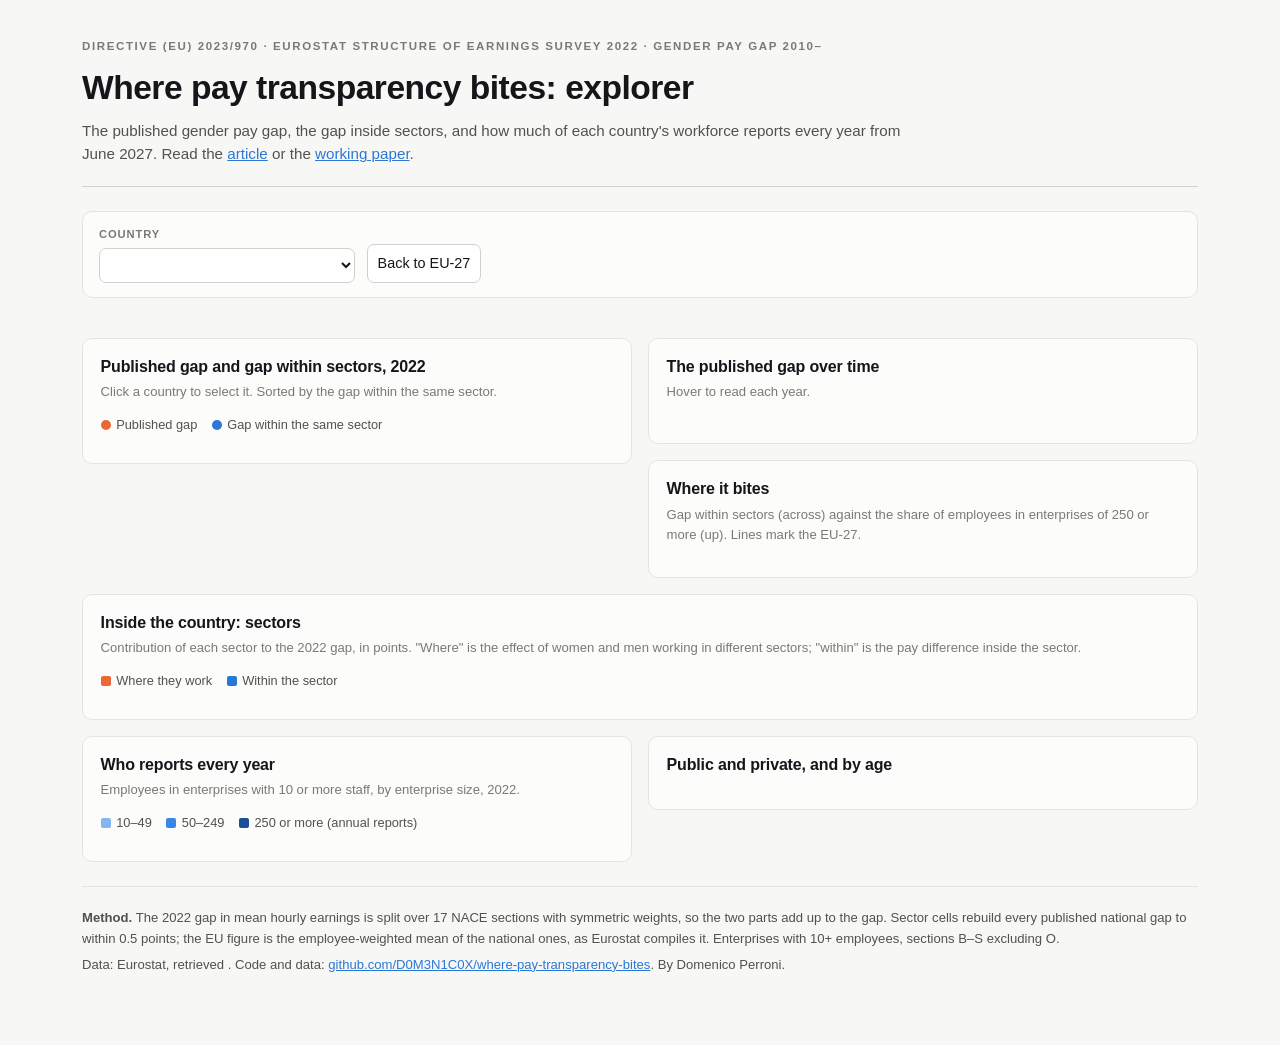
==== dashboard/template.html @ 8fcf2079 "Build the tables, the charts and the single-file dashboard Co-Authored-By: Claude Opus 5 <noreply@an" ====
<!doctype html><html lang="en"><head><meta charset="utf-8"><meta name="viewport" content="width=device-width,initial-scale=1"><title>Where pay transparency bites: explorer</title>
<style>
:root{
  color-scheme: light;
  --bg:#f7f7f5; --surface:#fcfcfb; --raised:#ffffff;
  --ink:#14161a; --secondary:#52514e; --muted:#7a7975;
  --line:#e4e4e0; --line-strong:#d2d2cc;
  --s1:#2a78d6; --s2:#eb6834; --context:#c3c2b7; --wash:#f0efec;
  --o1:#86b6ef; --o2:#3987e5; --o3:#184f95;
  --shadow:0 1px 2px rgba(20,22,26,.05), 0 6px 20px rgba(20,22,26,.06);
}
@media (prefers-color-scheme: dark){
  :root:not([data-theme="light"]){
    color-scheme: dark;
    --bg:#121211; --surface:#1a1a19; --raised:#212120;
    --ink:#f4f4f2; --secondary:#c3c2b7; --muted:#95948c;
    --line:#2c2c2a; --line-strong:#3d3d3a;
    --s1:#3987e5; --s2:#d95926; --context:#6b6a65; --wash:#262624;
    --o1:#184f95; --o2:#3987e5; --o3:#86b6ef;
    --shadow:0 1px 2px rgba(0,0,0,.4), 0 8px 24px rgba(0,0,0,.35);
  }
}
:root[data-theme="dark"]{
  color-scheme: dark;
  --bg:#121211; --surface:#1a1a19; --raised:#212120;
  --ink:#f4f4f2; --secondary:#c3c2b7; --muted:#95948c;
  --line:#2c2c2a; --line-strong:#3d3d3a;
  --s1:#3987e5; --s2:#d95926; --context:#6b6a65; --wash:#262624;
  --o1:#184f95; --o2:#3987e5; --o3:#86b6ef;
  --shadow:0 1px 2px rgba(0,0,0,.4), 0 8px 24px rgba(0,0,0,.35);
}
*{box-sizing:border-box}
body{margin:0; background:var(--bg); color:var(--ink);
  font-family:-apple-system,BlinkMacSystemFont,"Segoe UI",Roboto,Helvetica,Arial,sans-serif;
  font-size:15px; line-height:1.55; -webkit-font-smoothing:antialiased}
.wrap{max-width:1180px; margin:0 auto; padding:clamp(1rem,3vw,2.5rem) clamp(1rem,3vw,2rem) 4rem}
header.masthead{border-bottom:1px solid var(--line-strong); padding-bottom:1.25rem; margin-bottom:1.5rem}
.eyebrow{font-size:.72rem; letter-spacing:.14em; text-transform:uppercase; color:var(--muted); font-weight:600}
h1{font-size:clamp(1.5rem,3.2vw,2.1rem); margin:.35rem 0 .3rem; letter-spacing:-.015em}
.sub{color:var(--secondary); font-size:.95rem; margin:0; max-width:52rem}
.sub a, .foot a{color:var(--s1)}
.controls{display:flex; flex-wrap:wrap; gap:.75rem; align-items:flex-end; background:var(--surface);
  border:1px solid var(--line); border-radius:10px; padding:.9rem 1rem; margin-bottom:1.25rem}
.control{display:flex; flex-direction:column; gap:.3rem; min-width:12rem; flex:0 1 16rem}
.control label{font-size:.7rem; letter-spacing:.08em; text-transform:uppercase; color:var(--muted); font-weight:600}
select, button{font:inherit; font-size:.9rem; color:var(--ink); background:var(--raised);
  border:1px solid var(--line-strong); border-radius:7px; padding:.45rem .6rem}
select:focus-visible, button:focus-visible, .row:focus-visible{outline:2px solid var(--s1); outline-offset:2px}
button{cursor:pointer}
button:hover{border-color:var(--s1); color:var(--s1)}
.tiles{display:grid; grid-template-columns:repeat(auto-fit,minmax(200px,1fr)); gap:.9rem; margin-bottom:1.25rem}
.tile{background:var(--surface); border:1px solid var(--line); border-radius:10px; padding:.9rem 1rem}
.tile .label{font-size:.7rem; letter-spacing:.08em; text-transform:uppercase; color:var(--muted); font-weight:600}
.tile .value{font-size:2rem; font-weight:650; letter-spacing:-.02em; margin:.15rem 0 .1rem}
.tile .note{font-size:.8rem; color:var(--secondary)}
.grid{display:grid; grid-template-columns:1fr 1fr; gap:1rem; align-items:start}
.full{grid-column:1 / -1}
@media (max-width:900px){ .grid{grid-template-columns:1fr} }
.panel{background:var(--surface); border:1px solid var(--line); border-radius:10px; padding:1rem 1.1rem 1.15rem; min-width:0}
.panel h2{font-size:1rem; margin:0 0 .15rem; letter-spacing:-.01em}
.panel p.hint{margin:0 0 .8rem; font-size:.82rem; color:var(--muted)}
.legend{display:flex; flex-wrap:wrap; gap:.9rem; font-size:.8rem; color:var(--secondary); margin:0 0 .6rem}
.legend span{display:inline-flex; align-items:center; gap:.35rem}
.key{width:10px; height:10px; border-radius:50%; display:inline-block}
.key.bar{border-radius:2px}
svg{display:block; width:100%; height:auto; overflow:visible}
svg text{font-family:inherit}
.axis{fill:var(--muted); font-size:11px; font-variant-numeric:tabular-nums}
.lbl{fill:var(--secondary); font-size:12px}
.lbl.sel{fill:var(--ink); font-weight:650}
.val{fill:var(--ink); font-size:12px; font-variant-numeric:tabular-nums}
.grid-line{stroke:var(--line); stroke-width:1}
.base-line{stroke:var(--line-strong); stroke-width:1}
.rows{display:flex; flex-direction:column}
.row{display:grid; grid-template-columns:7.5rem 1fr; align-items:center; cursor:pointer; border-radius:5px; padding:0 .25rem}
.row:hover{background:var(--wash)}
.row.sel{background:var(--wash)}
.row .name{font-size:.8rem; color:var(--secondary); white-space:nowrap; overflow:hidden; text-overflow:ellipsis}
.row.sel .name{color:var(--ink); font-weight:650}
.table-wrap{overflow-x:auto}
table{width:100%; border-collapse:collapse; font-size:.84rem; font-variant-numeric:tabular-nums}
th, td{padding:.45rem .5rem; border-bottom:1px solid var(--line); text-align:right; vertical-align:middle}
th:first-child, td:first-child{text-align:left}
thead th{font-size:.68rem; letter-spacing:.07em; text-transform:uppercase; color:var(--muted); font-weight:600; border-bottom:1px solid var(--line-strong)}
td.contrib{min-width:7rem}
.empty{color:var(--muted); font-size:.9rem; padding:1rem 0}
.tooltip{position:fixed; pointer-events:none; z-index:10; background:var(--raised); color:var(--ink);
  border:1px solid var(--line-strong); border-radius:7px; box-shadow:var(--shadow); padding:.45rem .6rem;
  font-size:.8rem; max-width:18rem; opacity:0; transition:opacity .08s; white-space:pre-line}
.foot{margin-top:1.5rem; font-size:.82rem; color:var(--secondary); border-top:1px solid var(--line); padding-top:1rem}
.foot p{margin:.35rem 0}
</style></head><body>
<div class="wrap">
<header class="masthead">
  <div class="eyebrow">Directive (EU) 2023/970 · Eurostat Structure of Earnings Survey 2022 · gender pay gap 2010–<span id="latest-year"></span></div>
  <h1>Where pay transparency bites: explorer</h1>
  <p class="sub">The published gender pay gap, the gap inside sectors, and how much of each country's workforce reports every year from June 2027.
  Read the <a href="../index.html">article</a> or the <a href="../paper.pdf">working paper</a>.</p>
</header>

<div class="controls" role="group" aria-label="Filters">
  <div class="control"><label for="country">Country</label><select id="country"></select></div>
  <button id="reset" type="button">Back to EU-27</button>
</div>

<section class="tiles" id="tiles" aria-live="polite"></section>

<div class="grid">
  <section class="panel">
    <h2>Published gap and gap within sectors, 2022</h2>
    <p class="hint">Click a country to select it. Sorted by the gap within the same sector.</p>
    <div class="legend"><span><i class="key" style="background:var(--s2)"></i>Published gap</span><span><i class="key" style="background:var(--s1)"></i>Gap within the same sector</span></div>
    <div class="rows" id="dumbbell"></div>
  </section>
  <div>
    <section class="panel" style="margin-bottom:1rem">
      <h2>The published gap over time</h2>
      <p class="hint">Hover to read each year.</p>
      <div class="legend" id="trend-legend"></div>
      <div id="trend"></div>
    </section>
    <section class="panel">
      <h2>Where it bites</h2>
      <p class="hint">Gap within sectors (across) against the share of employees in enterprises of 250 or more (up). Lines mark the EU-27.</p>
      <div id="scatter"></div>
    </section>
  </div>

  <section class="panel full">
    <h2 id="sectors-title">Inside the country: sectors</h2>
    <p class="hint">Contribution of each sector to the 2022 gap, in points. "Where" is the effect of women and men working in different sectors; "within" is the pay difference inside the sector.</p>
    <div class="legend"><span><i class="key bar" style="background:var(--s2)"></i>Where they work</span><span><i class="key bar" style="background:var(--s1)"></i>Within the sector</span></div>
    <div class="table-wrap" id="sectors"></div>
  </section>

  <section class="panel">
    <h2>Who reports every year</h2>
    <p class="hint">Employees in enterprises with 10 or more staff, by enterprise size, 2022.</p>
    <div class="legend"><span><i class="key bar" style="background:var(--o1)"></i>10–49</span><span><i class="key bar" style="background:var(--o2)"></i>50–249</span><span><i class="key bar" style="background:var(--o3)"></i>250 or more (annual reports)</span></div>
    <div id="size"></div>
  </section>
  <section class="panel">
    <h2>Public and private, and by age</h2>
    <p class="hint" id="control-hint"></p>
    <div id="control"></div>
    <div id="age" style="margin-top:.8rem"></div>
  </section>
</div>

<footer class="foot">
  <p><strong>Method.</strong> The 2022 gap in mean hourly earnings is split over 17 NACE sections with symmetric weights, so the two parts add up to the gap. Sector cells rebuild every published national gap to within 0.5 points; the EU figure is the employee-weighted mean of the national ones, as Eurostat compiles it. Enterprises with 10+ employees, sections B–S excluding O.</p>
  <p>Data: Eurostat, retrieved <span id="retrieved"></span>. Code and data: <a href="https://github.com/D0M3N1C0X/where-pay-transparency-bites">github.com/D0M3N1C0X/where-pay-transparency-bites</a>. By Domenico Perroni.</p>
</footer>
</div>
<div class="tooltip" id="tooltip" role="status"></div>

<script id="data" type="application/json">/*DATA*/</script>
<script>
const D = JSON.parse(document.getElementById('data').textContent);
const EU = 'EU27_2020';
const NAME = Object.fromEntries(D.countries.map(c => [c.geo, c.name]));
const SECTION = Object.fromEntries(D.sections.map(s => [s.code, s.name]));
const index = (arr, key = 'geo') => arr.reduce((m, r) => ((m[r[key]] = m[r[key]] || []).push(r), m), {});
const DEC = Object.fromEntries(D.decomposition.map(r => [r.geo, r]));
const EXP = Object.fromEntries(D.exposure.map(r => [r.geo, r]));
const SERIES = index(D.series), SECTORS = index(D.sectors), LATEST = index(D.sector_latest);
const SIZE = index(D.size_gap), CONTROL = index(D.control), AGE = index(D.age);
const AGES = [['Y_LT25', 'Under 25'], ['Y25-34', '25–34'], ['Y35-44', '35–44'], ['Y45-54', '45–54'], ['Y55-64', '55–64'], ['Y_GE65', '65+']];
const pct = (x, d = 1) => (x == null ? '–' : `${x.toFixed(d)}%`);
const pts = x => `${x > 0 ? '+' : ''}${x.toFixed(1)} pts`;
const esc = s => String(s).replace(/[&<>"]/g, c => ({'&': '&amp;', '<': '&lt;', '>': '&gt;', '"': '&quot;'}[c]));
const state = {geo: EU};

document.getElementById('latest-year').textContent = D.meta.latest_year;
document.getElementById('retrieved').textContent = [].concat(D.meta.retrieved).join(', ');

// ---- controls -------------------------------------------------------------------------------
const select = document.getElementById('country');
const order = D.countries.slice().sort((a, b) => (a.geo === EU ? -1 : b.geo === EU ? 1 : a.name.localeCompare(b.name)));
select.innerHTML = order.map(c => `<option value="${c.geo}">${esc(c.name)}</option>`).join('');
function choose(geo) {
  state.geo = geo;
  select.value = geo;
  try { history.replaceState(null, '', `#${geo}`); } catch (e) {}
  render();
}
select.addEventListener('change', () => choose(select.value));
document.getElementById('reset').addEventListener('click', () => choose(EU));
const fromHash = () => decodeURIComponent(location.hash.slice(1));
if (NAME[fromHash()]) state.geo = fromHash();
window.addEventListener('hashchange', () => { if (NAME[fromHash()] && fromHash() !== state.geo) choose(fromHash()); });

// ---- tooltip --------------------------------------------------------------------------------
const tip = document.getElementById('tooltip');
function showTip(text, x, y) {
  tip.textContent = text;
  tip.style.opacity = 1;
  const r = tip.getBoundingClientRect();
  tip.style.left = `${Math.min(x + 14, innerWidth - r.width - 8)}px`;
  tip.style.top = `${Math.min(y + 14, innerHeight - r.height - 8)}px`;
}
document.addEventListener('mousemove', e => {
  const t = e.target.closest('[data-tip]');
  if (t) showTip(t.dataset.tip, e.clientX, e.clientY);
  else if (!e.target.closest('[data-crosshair]')) tip.style.opacity = 0;
});

// ---- helpers --------------------------------------------------------------------------------
const scale = (d0, d1, r0, r1) => v => r0 + (v - d0) / (d1 - d0) * (r1 - r0);
const niceMax = v => Math.ceil(v / 5) * 5;

// ---- tiles ----------------------------------------------------------------------------------
function tiles() {
  const g = state.geo, dec = DEC[g], exp = EXP[g];
  const series = (SERIES[g] || []).slice().sort((a, b) => a.year - b.year);
  const last = series[series.length - 1], first = series.find(r => r.year === 2010);
  const change = last && first ? `${(last.gap - first.gap) > 0 ? '+' : ''}${(last.gap - first.gap).toFixed(1)} pts since 2010` : '';
  const tilesHtml = [
    ['Published gap, 2022', pct(dec && dec.official), NAME[g]],
    ['Gap within the same sector', pct(dec && dec.within), dec ? `${pts(dec.within - dec.official)} against the published gap` : ''],
    ['Employees in enterprises of 250+', exp ? `${(exp.share_250 * 100).toFixed(0)}%` : '–', 'report every year from June 2027'],
    [`Published gap, ${last ? last.year : ''}`, pct(last && last.gap), change],
  ];
  document.getElementById('tiles').innerHTML = tilesHtml.map(([l, v, n]) =>
    `<div class="tile"><div class="label">${esc(l)}</div><div class="value">${esc(v)}</div><div class="note">${esc(n)}</div></div>`).join('');
}

// ---- dumbbell -------------------------------------------------------------------------------
function dumbbell() {
  const rows = D.decomposition.slice().sort((a, b) => b.within - a.within);
  const lo = Math.min(0, ...rows.map(r => Math.min(r.official, r.within)));
  const hi = niceMax(Math.max(...rows.map(r => Math.max(r.official, r.within))));
  const W = 400, H = 20, x = scale(lo, hi, 8, W - 44);
  document.getElementById('dumbbell').innerHTML = rows.map(r => {
    const sel = r.geo === state.geo;
    const a = x(r.official), b = x(r.within);
    const t = `${NAME[r.geo]}\nPublished gap 2022: ${pct(r.official)}\nWithin the same sector: ${pct(r.within)}\nWhere women and men work: ${pts(r.between)}`;
    return `<div class="row${sel ? ' sel' : ''}" role="button" tabindex="0" data-geo="${r.geo}" data-tip="${esc(t)}">
      <span class="name">${esc(NAME[r.geo])}</span>
      <svg viewBox="0 0 ${W} ${H}" aria-hidden="true">
        <line x1="${x(0)}" x2="${x(0)}" y1="0" y2="${H}" class="base-line"/>
        <line x1="${a}" x2="${b}" y1="${H / 2}" y2="${H / 2}" stroke="var(--context)" stroke-width="2"/>
        <circle cx="${a}" cy="${H / 2}" r="${sel ? 5.5 : 4.5}" fill="var(--s2)" stroke="var(--surface)" stroke-width="2"/>
        <circle cx="${b}" cy="${H / 2}" r="${sel ? 5.5 : 4.5}" fill="var(--s1)" stroke="var(--surface)" stroke-width="2"/>
        ${sel ? `<text x="${Math.max(a, b) + 9}" y="${H / 2 + 4}" class="val">${pct(r.within)}</text>` : ''}
      </svg></div>`;
  }).join('') + `<svg viewBox="0 0 ${W} 18" aria-hidden="true" style="margin-left:7.75rem;width:calc(100% - 7.75rem)">
      ${[0, 5, 10, 15, 20, 25].filter(v => v <= hi).map(v => `<text x="${x(v)}" y="12" text-anchor="middle" class="axis">${v}%</text>`).join('')}</svg>`;
  document.querySelectorAll('#dumbbell .row').forEach(el => {
    el.addEventListener('click', () => choose(el.dataset.geo));
    el.addEventListener('keydown', e => { if (e.key === 'Enter' || e.key === ' ') { e.preventDefault(); choose(el.dataset.geo); } });
  });
}

// ---- trend ----------------------------------------------------------------------------------
function trend() {
  const g = state.geo;
  const lines = [[g, 'var(--s1)']];
  if (g !== EU) lines.push([EU, 'var(--s2)']);
  document.getElementById('trend-legend').innerHTML = lines.map(([geo, c]) =>
    `<span><i class="key" style="background:${c}"></i>${esc(NAME[geo])}</span>`).join('');
  const data = lines.map(([geo, c]) => ({geo, c, pts: (SERIES[geo] || []).filter(r => r.year >= 2010).sort((a, b) => a.year - b.year)}));
  const years = [...new Set(data.flatMap(d => d.pts.map(p => p.year)))].sort();
  const all = data.flatMap(d => d.pts.map(p => p.gap));
  const lo = Math.min(0, ...all), hi = niceMax(Math.max(...all, 5));
  const W = 560, H = 230, L = 36, R = 44, T = 10, B = 26;
  const x = scale(years[0], years[years.length - 1], L, W - R), y = scale(lo, hi, H - B, T);
  const ticks = []; for (let v = Math.ceil(lo / 5) * 5; v <= hi; v += 5) ticks.push(v);
  let svg = `<svg viewBox="0 0 ${W} ${H}" role="img" aria-label="Published gender pay gap by year">`;
  svg += ticks.map(v => `<line x1="${L}" x2="${W - R}" y1="${y(v)}" y2="${y(v)}" class="grid-line"/><text x="${L - 6}" y="${y(v) + 4}" text-anchor="end" class="axis">${v}%</text>`).join('');
  svg += years.filter(v => v % 2 === 0).map(v => `<text x="${x(v)}" y="${H - 8}" text-anchor="middle" class="axis">${v}</text>`).join('');
  data.forEach(d => {
    if (!d.pts.length) return;
    svg += `<path d="${d.pts.map((p, i) => `${i ? 'L' : 'M'}${x(p.year).toFixed(1)},${y(p.gap).toFixed(1)}`).join('')}" fill="none" stroke="${d.c}" stroke-width="2" stroke-linejoin="round" stroke-linecap="round"/>`;
    const e = d.pts[d.pts.length - 1];
    svg += `<circle cx="${x(e.year)}" cy="${y(e.gap)}" r="4" fill="${d.c}" stroke="var(--surface)" stroke-width="2"/>`;
    if (d.geo === state.geo) svg += `<text x="${x(e.year) + 8}" y="${y(e.gap) + 4}" class="val">${pct(e.gap)}</text>`;
  });
  svg += `<line id="cross" y1="${T}" y2="${H - B}" stroke="var(--line-strong)" stroke-width="1" visibility="hidden"/>`;
  svg += `<rect data-crosshair x="${L}" y="${T}" width="${W - L - R}" height="${H - T - B}" fill="transparent"/></svg>`;
  const host = document.getElementById('trend');
  host.innerHTML = svg;
  const rect = host.querySelector('rect'), cross = host.querySelector('#cross');
  rect.addEventListener('mousemove', ev => {
    const box = rect.getBoundingClientRect();
    const yr = Math.round(years[0] + (ev.clientX - box.left) / box.width * (years[years.length - 1] - years[0]));
    cross.setAttribute('x1', x(yr)); cross.setAttribute('x2', x(yr)); cross.setAttribute('visibility', 'visible');
    const text = [String(yr)].concat(data.map(d => { const p = d.pts.find(q => q.year === yr); return `${NAME[d.geo]}: ${pct(p && p.gap)}`; }));
    showTip(text.join('\n'), ev.clientX, ev.clientY);
  });
  rect.addEventListener('mouseleave', () => { cross.setAttribute('visibility', 'hidden'); tip.style.opacity = 0; });
}

// ---- scatter --------------------------------------------------------------------------------
function scatter() {
  const pts = D.decomposition.filter(r => r.geo !== EU && EXP[r.geo]).map(r => ({...r, share: EXP[r.geo].share_250 * 100}));
  const eu = {within: DEC[EU].within, share: EXP[EU].share_250 * 100};
  const W = 560, H = 330, L = 40, R = 16, T = 12, B = 30;
  const xs = pts.map(p => p.within), ys = pts.map(p => p.share);
  const x = scale(Math.floor(Math.min(...xs)) - 1, Math.ceil(Math.max(...xs)) + 1, L, W - R);
  const y = scale(Math.floor(Math.min(...ys) / 5) * 5, Math.ceil(Math.max(...ys) / 5) * 5, H - B, T);
  let svg = `<svg viewBox="0 0 ${W} ${H}" role="img" aria-label="Gap within sectors against share of employees in large enterprises">`;
  for (let v = Math.floor(Math.min(...ys) / 5) * 5; v <= Math.ceil(Math.max(...ys) / 5) * 5; v += 10)
    svg += `<line x1="${L}" x2="${W - R}" y1="${y(v)}" y2="${y(v)}" class="grid-line"/><text x="${L - 6}" y="${y(v) + 4}" text-anchor="end" class="axis">${v}%</text>`;
  for (let v = 5; v <= Math.max(...xs) + 1; v += 5)
    svg += `<text x="${x(v)}" y="${H - 10}" text-anchor="middle" class="axis">${v}%</text>`;
  svg += `<line x1="${x(eu.within)}" x2="${x(eu.within)}" y1="${T}" y2="${H - B}" class="base-line"/>`;
  svg += `<line x1="${L}" x2="${W - R}" y1="${y(eu.share)}" y2="${y(eu.share)}" class="base-line"/>`;
  svg += `<text x="${x(eu.within) + 4}" y="${T + 10}" class="axis">EU-27</text>`;
  const sorted = pts.slice().sort((a, b) => (a.geo === state.geo) - (b.geo === state.geo));
  svg += sorted.map(p => {
    const sel = p.geo === state.geo;
    const t = `${NAME[p.geo]}\nGap within sectors: ${pct(p.within)}\nEmployees in 250+: ${p.share.toFixed(0)}%`;
    return `<g data-tip="${esc(t)}" data-geo="${p.geo}" style="cursor:pointer">
      <circle cx="${x(p.within)}" cy="${y(p.share)}" r="11" fill="transparent"/>
      <circle cx="${x(p.within)}" cy="${y(p.share)}" r="${sel ? 6.5 : 4.5}" fill="${sel ? 'var(--s1)' : 'var(--context)'}" stroke="var(--surface)" stroke-width="2"/>
      ${sel ? `<text x="${x(p.within) + 10}" y="${y(p.share) + 4}" class="lbl sel">${esc(NAME[p.geo])}</text>` : ''}</g>`;
  }).join('');
  svg += '</svg>';
  const host = document.getElementById('scatter');
  host.innerHTML = svg;
  host.querySelectorAll('g[data-geo]').forEach(el => el.addEventListener('click', () => choose(el.dataset.geo)));
}

// ---- sectors --------------------------------------------------------------------------------
function sectors() {
  const g = state.geo;
  document.getElementById('sectors-title').textContent = g === EU ? 'Inside a country: sectors' : `Inside ${NAME[g]}: sectors`;
  const host = document.getElementById('sectors');
  const rows = (SECTORS[g] || []).slice().sort((a, b) => b.within - a.within);
  if (!rows.length) { host.innerHTML = '<p class="empty">Choose a country to see how each sector contributes to its gap.</p>'; return; }
  const latest = Object.fromEntries((LATEST[g] || []).map(r => [r.nace, r.gap]));
  const m = Math.max(1, ...rows.flatMap(r => [Math.abs(r.between), Math.abs(r.within)]));
  const bar = (v, c) => {
    const W = 120, H = 14, x = scale(-m, m, 0, W), a = Math.min(x(0), x(v)), w = Math.abs(x(v) - x(0));
    return `<svg viewBox="0 0 ${W} ${H}" style="max-width:120px;display:inline-block;vertical-align:middle" aria-hidden="true">
      <line x1="${x(0)}" x2="${x(0)}" y1="0" y2="${H}" class="base-line"/>
      <rect x="${a}" y="2" width="${Math.max(w, .5)}" height="${H - 4}" rx="2" fill="${c}"/></svg>`;
  };
  host.innerHTML = `<table><thead><tr><th>Sector</th><th>Women employed here</th><th>Men employed here</th><th>Gap in the sector, 2022</th>
    <th>Where they work</th><th></th><th>Within the sector</th><th></th><th>Published gap, ${D.meta.latest_year}</th></tr></thead><tbody>` +
    rows.map(r => `<tr><td>${esc(SECTION[r.nace] || r.nace)}</td><td>${(r.share_F * 100).toFixed(1)}%</td><td>${(r.share_M * 100).toFixed(1)}%</td>
      <td>${pct(r.gap)}</td><td>${pts(r.between)}</td><td class="contrib">${bar(r.between, 'var(--s2)')}</td>
      <td>${pts(r.within)}</td><td class="contrib">${bar(r.within, 'var(--s1)')}</td><td>${pct(latest[r.nace])}</td></tr>`).join('') +
    `</tbody></table>`;
}

// ---- size, control, age ---------------------------------------------------------------------
function size() {
  const g = state.geo, e = EXP[g], host = document.getElementById('size');
  if (!e) { host.innerHTML = '<p class="empty">No data.</p>'; return; }
  const parts = [['10–49', e.share_10_49, 'var(--o1)'], ['50–249', e.share_50_249, 'var(--o2)'], ['250 or more', e.share_250, 'var(--o3)']];
  const W = 500, H = 34; let x0 = 0;
  let svg = `<svg viewBox="0 0 ${W} ${H + 22}" role="img" aria-label="Employees by enterprise size">`;
  parts.forEach(([l, v, c], i) => {
    const w = v * W - (i < parts.length - 1 ? 2 : 0);
    svg += `<rect x="${x0}" y="0" width="${w}" height="${H}" rx="3" fill="${c}" data-tip="${esc(`${l} employees: ${(v * 100).toFixed(1)}%`)}"/>`;
    svg += `<text x="${x0 + (v * W) / 2}" y="${H + 16}" text-anchor="middle" class="val">${(v * 100).toFixed(0)}%</text>`;
    x0 += v * W;
  });
  host.innerHTML = svg + '</svg>' + (() => {
    const s = SIZE[g];
    if (!s) return `<p class="hint" style="margin-top:.6rem">Eurostat does not publish complete earnings by enterprise size for ${esc(NAME[g])}.</p>`;
    const get = b => (s.find(r => r.band === b) || {}).gap;
    return `<p style="margin:.7rem 0 0;font-size:.9rem">Gap in enterprises of 250 or more: <strong>${pct(get('250 or more'))}</strong>; in enterprises of 10 to 249: <strong>${pct(get('10 to 249'))}</strong>.</p>`;
  })();
}

function control() {
  const g = state.geo, rows = CONTROL[g] || [], host = document.getElementById('control');
  const pub = (rows.find(r => r.control === 'PUB') || {}).gap, prv = (rows.find(r => r.control === 'PRV') || {}).gap;
  document.getElementById('control-hint').textContent = `Published gap, ${D.meta.latest_year}.`;
  if (pub == null && prv == null) { host.innerHTML = `<p class="empty">${esc(NAME[g])} does not publish the gap by economic control.</p>`; }
  else {
    const vals = [['Public control', pub, 'var(--s2)'], ['Private control', prv, 'var(--s1)']].filter(v => v[1] != null);
    const m = niceMax(Math.max(5, ...vals.map(v => Math.abs(v[1]))));
    host.innerHTML = barRows(vals, -Math.min(0, ...vals.map(v => v[1])) > 0 ? -m : 0, m);
  }
  const a = AGE[g] || [], ah = document.getElementById('age');
  if (!a.length) { ah.innerHTML = `<p class="empty">No breakdown by age for ${esc(NAME[g])}.</p>`; return; }
  const vals = AGES.map(([k, l]) => [l, (a.find(r => r.age === k) || {}).gap, 'var(--s1)']).filter(v => v[1] != null);
  const lo = Math.min(0, ...vals.map(v => v[1]));
  ah.innerHTML = `<div class="legend" style="margin-top:.4rem"><span>By age group</span></div>` + barRows(vals, lo < 0 ? -niceMax(-lo) : 0, niceMax(Math.max(5, ...vals.map(v => v[1]))));
}

function barRows(vals, lo, hi) {
  const W = 500, rowH = 24, L = 110, R = 50, x = scale(lo, hi, L, W - R);
  let svg = `<svg viewBox="0 0 ${W} ${vals.length * rowH + 4}" role="img" aria-label="Gap by group">`;
  svg += `<line x1="${x(0)}" x2="${x(0)}" y1="0" y2="${vals.length * rowH}" class="base-line"/>`;
  vals.forEach(([l, v, c], i) => {
    const yy = i * rowH + 4, a = Math.min(x(0), x(v)), w = Math.abs(x(v) - x(0));
    svg += `<text x="${L - 8}" y="${yy + 12}" text-anchor="end" class="lbl">${esc(l)}</text>`;
    svg += `<rect x="${a}" y="${yy + 2}" width="${Math.max(w, 1)}" height="${rowH - 10}" rx="3" fill="${c}" data-tip="${esc(`${l}: ${pct(v)}`)}"/>`;
    svg += `<text x="${Math.max(x(0), x(v)) + 6}" y="${yy + 12}" class="val">${pct(v)}</text>`;
  });
  return svg + '</svg>';
}

function render() { tiles(); dumbbell(); trend(); scatter(); sectors(); size(); control(); }
select.value = state.geo;
render();
</script>
</body></html>
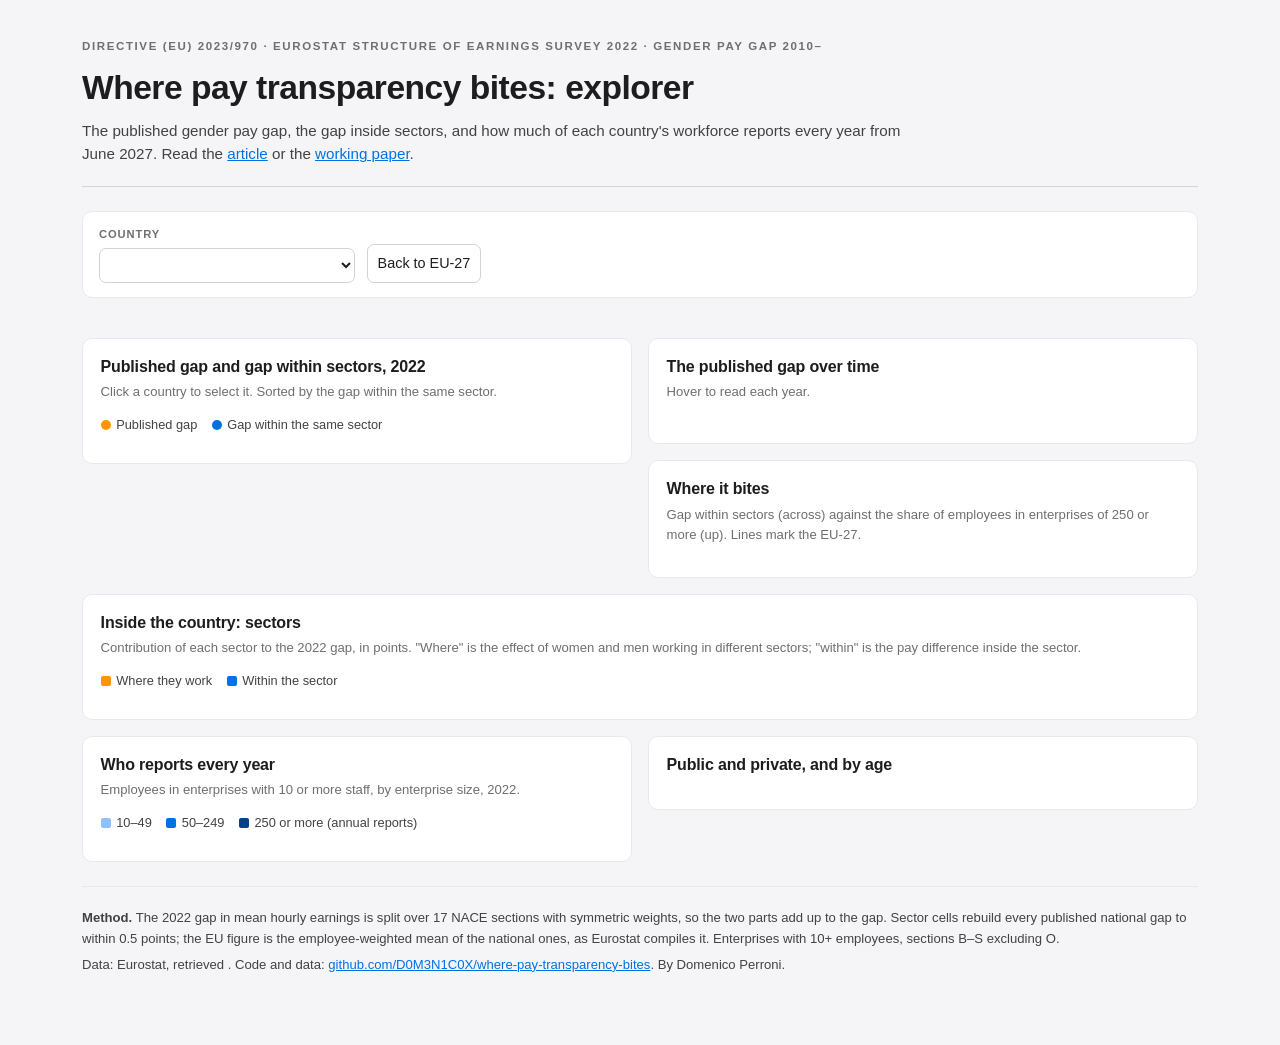
==== commit 08a3d0b1: "Editorial pass: cover, a README that leads with why it matters, article, charts and dashboard in the" ====
--- a/dashboard/template.html
+++ b/dashboard/template.html
@@ -2,31 +2,31 @@
 <style>
 :root{
   color-scheme: light;
-  --bg:#f7f7f5; --surface:#fcfcfb; --raised:#ffffff;
-  --ink:#14161a; --secondary:#52514e; --muted:#7a7975;
-  --line:#e4e4e0; --line-strong:#d2d2cc;
-  --s1:#2a78d6; --s2:#eb6834; --context:#c3c2b7; --wash:#f0efec;
-  --o1:#86b6ef; --o2:#3987e5; --o3:#184f95;
+  --bg:#f5f5f7; --surface:#ffffff; --raised:#ffffff;
+  --ink:#1d1d1f; --secondary:#424245; --muted:#6e6e73;
+  --line:#e8e8ed; --line-strong:#d2d2d7;
+  --s1:#0071e3; --s2:#ff9500; --context:#d2d2d7; --wash:#f5f5f7;
+  --o1:#8fc1ff; --o2:#0071e3; --o3:#00438a;
   --shadow:0 1px 2px rgba(20,22,26,.05), 0 6px 20px rgba(20,22,26,.06);
 }
 @media (prefers-color-scheme: dark){
   :root:not([data-theme="light"]){
     color-scheme: dark;
-    --bg:#121211; --surface:#1a1a19; --raised:#212120;
-    --ink:#f4f4f2; --secondary:#c3c2b7; --muted:#95948c;
-    --line:#2c2c2a; --line-strong:#3d3d3a;
-    --s1:#3987e5; --s2:#d95926; --context:#6b6a65; --wash:#262624;
-    --o1:#184f95; --o2:#3987e5; --o3:#86b6ef;
+    --bg:#000000; --surface:#15171c; --raised:#1d2027;
+    --ink:#f5f5f7; --secondary:#c7c9d1; --muted:#8b8f9a;
+    --line:#23262e; --line-strong:#343844;
+    --s1:#4f8cff; --s2:#ff9f0a; --context:#4a4e59; --wash:#1d2027;
+    --o1:#13254a; --o2:#4f8cff; --o3:#a8c8ff;
     --shadow:0 1px 2px rgba(0,0,0,.4), 0 8px 24px rgba(0,0,0,.35);
   }
 }
 :root[data-theme="dark"]{
   color-scheme: dark;
-  --bg:#121211; --surface:#1a1a19; --raised:#212120;
-  --ink:#f4f4f2; --secondary:#c3c2b7; --muted:#95948c;
-  --line:#2c2c2a; --line-strong:#3d3d3a;
-  --s1:#3987e5; --s2:#d95926; --context:#6b6a65; --wash:#262624;
-  --o1:#184f95; --o2:#3987e5; --o3:#86b6ef;
+  --bg:#000000; --surface:#15171c; --raised:#1d2027;
+  --ink:#f5f5f7; --secondary:#c7c9d1; --muted:#8b8f9a;
+  --line:#23262e; --line-strong:#343844;
+  --s1:#4f8cff; --s2:#ff9f0a; --context:#4a4e59; --wash:#1d2027;
+  --o1:#13254a; --o2:#4f8cff; --o3:#a8c8ff;
   --shadow:0 1px 2px rgba(0,0,0,.4), 0 8px 24px rgba(0,0,0,.35);
 }
 *{box-sizing:border-box}
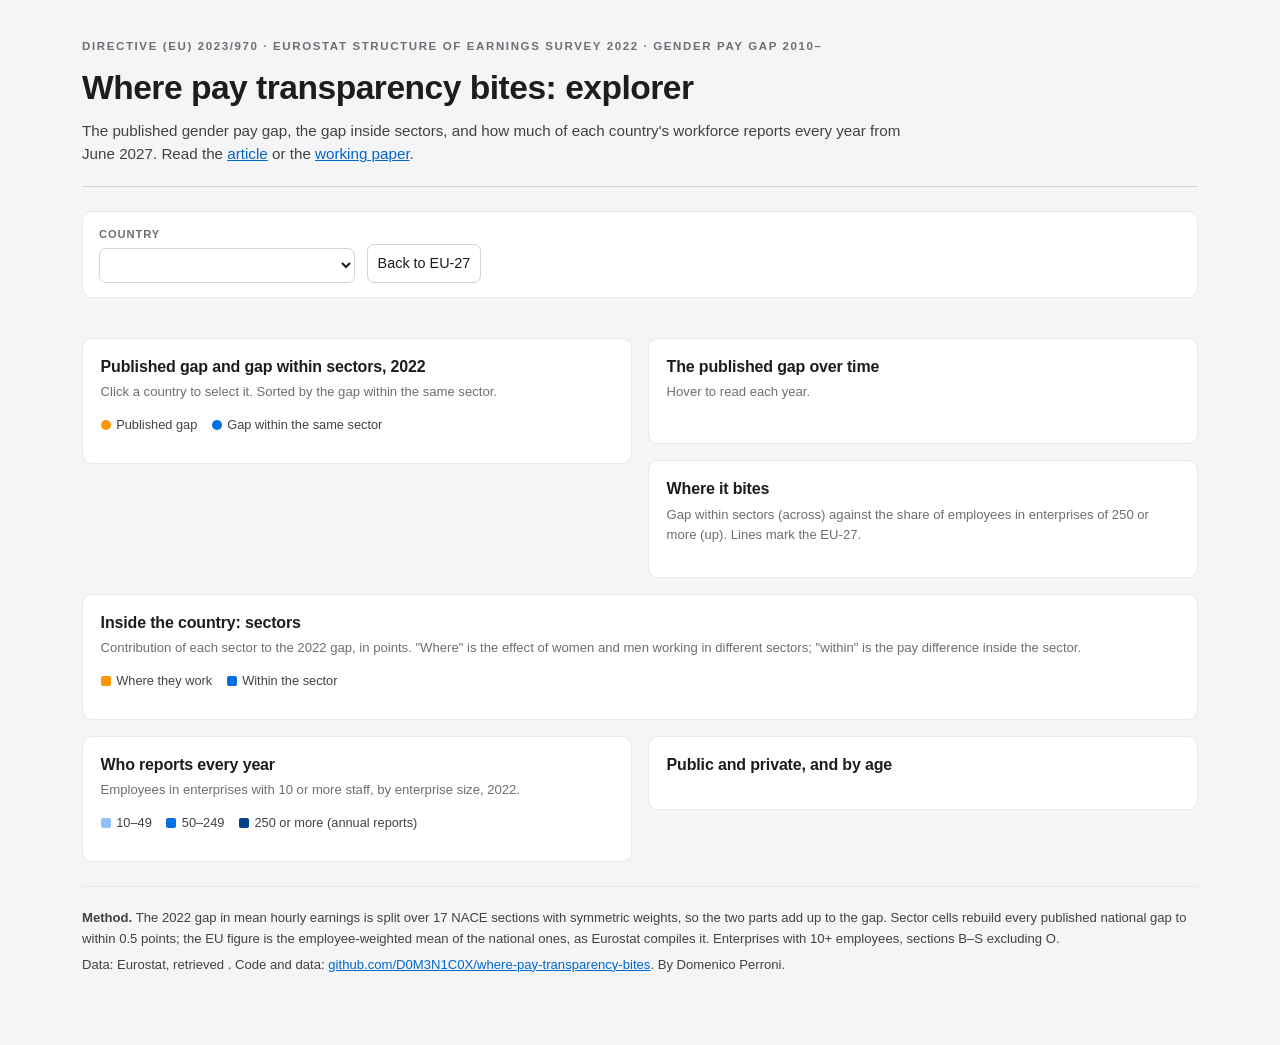
==== commit 706f5f19: "Accessibility: WCAG 2.2 AA fixes found by axe Alt text for every article figure; dashboard rows at l" ====
--- a/dashboard/template.html
+++ b/dashboard/template.html
@@ -5,7 +5,7 @@
   --bg:#f5f5f7; --surface:#ffffff; --raised:#ffffff;
   --ink:#1d1d1f; --secondary:#424245; --muted:#6e6e73;
   --line:#e8e8ed; --line-strong:#d2d2d7;
-  --s1:#0071e3; --s2:#ff9500; --context:#d2d2d7; --wash:#f5f5f7;
+  --s1:#0071e3; --s2:#ff9500; --context:#d2d2d7; --wash:#f5f5f7; --link:#0066cc;
   --o1:#8fc1ff; --o2:#0071e3; --o3:#00438a;
   --shadow:0 1px 2px rgba(20,22,26,.05), 0 6px 20px rgba(20,22,26,.06);
 }
@@ -15,7 +15,7 @@
     --bg:#000000; --surface:#15171c; --raised:#1d2027;
     --ink:#f5f5f7; --secondary:#c7c9d1; --muted:#8b8f9a;
     --line:#23262e; --line-strong:#343844;
-    --s1:#4f8cff; --s2:#ff9f0a; --context:#4a4e59; --wash:#1d2027;
+    --s1:#4f8cff; --s2:#ff9f0a; --context:#4a4e59; --wash:#1d2027; --link:#4f8cff;
     --o1:#13254a; --o2:#4f8cff; --o3:#a8c8ff;
     --shadow:0 1px 2px rgba(0,0,0,.4), 0 8px 24px rgba(0,0,0,.35);
   }
@@ -25,7 +25,7 @@
   --bg:#000000; --surface:#15171c; --raised:#1d2027;
   --ink:#f5f5f7; --secondary:#c7c9d1; --muted:#8b8f9a;
   --line:#23262e; --line-strong:#343844;
-  --s1:#4f8cff; --s2:#ff9f0a; --context:#4a4e59; --wash:#1d2027;
+  --s1:#4f8cff; --s2:#ff9f0a; --context:#4a4e59; --wash:#1d2027; --link:#4f8cff;
   --o1:#13254a; --o2:#4f8cff; --o3:#a8c8ff;
   --shadow:0 1px 2px rgba(0,0,0,.4), 0 8px 24px rgba(0,0,0,.35);
 }
@@ -38,7 +38,7 @@
 .eyebrow{font-size:.72rem; letter-spacing:.14em; text-transform:uppercase; color:var(--muted); font-weight:600}
 h1{font-size:clamp(1.5rem,3.2vw,2.1rem); margin:.35rem 0 .3rem; letter-spacing:-.015em}
 .sub{color:var(--secondary); font-size:.95rem; margin:0; max-width:52rem}
-.sub a, .foot a{color:var(--s1)}
+.sub a, .foot a{color:var(--link)}
 .controls{display:flex; flex-wrap:wrap; gap:.75rem; align-items:flex-end; background:var(--surface);
   border:1px solid var(--line); border-radius:10px; padding:.9rem 1rem; margin-bottom:1.25rem}
 .control{display:flex; flex-direction:column; gap:.3rem; min-width:12rem; flex:0 1 16rem}
@@ -72,7 +72,8 @@
 .grid-line{stroke:var(--line); stroke-width:1}
 .base-line{stroke:var(--line-strong); stroke-width:1}
 .rows{display:flex; flex-direction:column}
-.row{display:grid; grid-template-columns:7.5rem 1fr; align-items:center; cursor:pointer; border-radius:5px; padding:0 .25rem}
+.row{display:grid; grid-template-columns:7.5rem 1fr; align-items:center; cursor:pointer; border-radius:5px; padding:0 .25rem;
+  min-height:24px}
 .row:hover{background:var(--wash)}
 .row.sel{background:var(--wash)}
 .row .name{font-size:.8rem; color:var(--secondary); white-space:nowrap; overflow:hidden; text-overflow:ellipsis}
